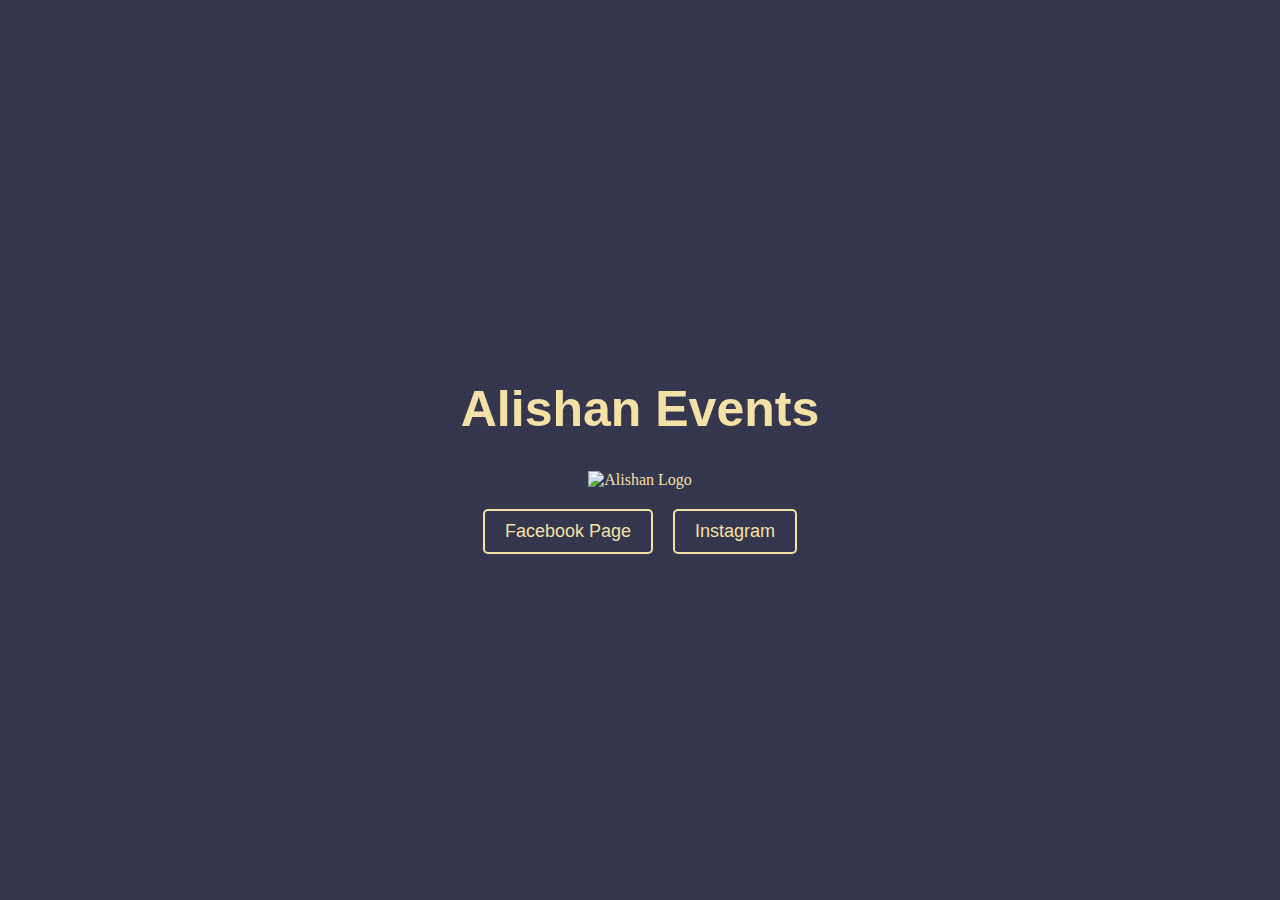
==== index.html @ b16e8495 "Content" ====
<!DOCTYPE html>
<html lang="en">
    <head>
        <meta charset="UTF-8">
        <meta name="viewport" content="width=device-width, initial-scale=1.0">
        <link rel="shortcut icon" type="image" href="Final Logo.png">
        <title>Services - Alishan Events</title>
        <link rel="stylesheet" href="style.css">
    </head>
    <body>
        <section class="content">
            <h1 id="main_header">Alishan Events</h1>
            <div class="canvas">
                <img src="Canvas-Logo.png" alt="Alishan Logo" class="center-image">
            </div>
            <div class="links">
                <a href="https://www.facebook.com/alishanevents.bd/" target="_blank" class="btn">Facebook Page</a>
                <a href="https://www.instagram.com/alishanevents.bd/" target="_blank" class="btn">Instagram</a>
            </div>
        </section>
    </body>
</html>
---- style.css ----
body {
    background-color: #34374D;
    color: #F4E1A6;
    margin: 0;
    padding: 0;
    display: flex;
    flex-direction: column;
    align-items: center;
    justify-content: center;
    height: 100vh;
}

.content h1 {
    font-size: 50px;
    text-align: center;
    font-weight: 600;
    font-family: 'Amarante', sans-serif;
}

.content h3 {
    font-size: 30px;
    text-align: center;
    font-weight: 600;
    font-family: 'Amarante', sans-serif;
}

.canvas {
    display: flex;
    justify-content: center;
    position: relative;
    margin-top: 20px;
}

.center-image {
    position: relative;
    z-index: 10;
    max-width: 100%;
    height: auto;
}

.links {
    display: flex;
    justify-content: center;
    gap: 20px; /* Space between buttons */
    margin-top: 20px;
}

.btn {
    text-decoration: none;
    padding: 10px 20px;
    font-size: 18px;
    color: #F4E1A6;
    background-color: transparent;
    border: 2px solid #F4E1A6;
    border-radius: 5px;
    font-family: 'Amarante', sans-serif;
    font-weight: 400;
    transition: 0.3s ease;
}

.btn:hover {
    background-color: #d2c08f;
    color: #34374D;
    font-weight: 600;
}
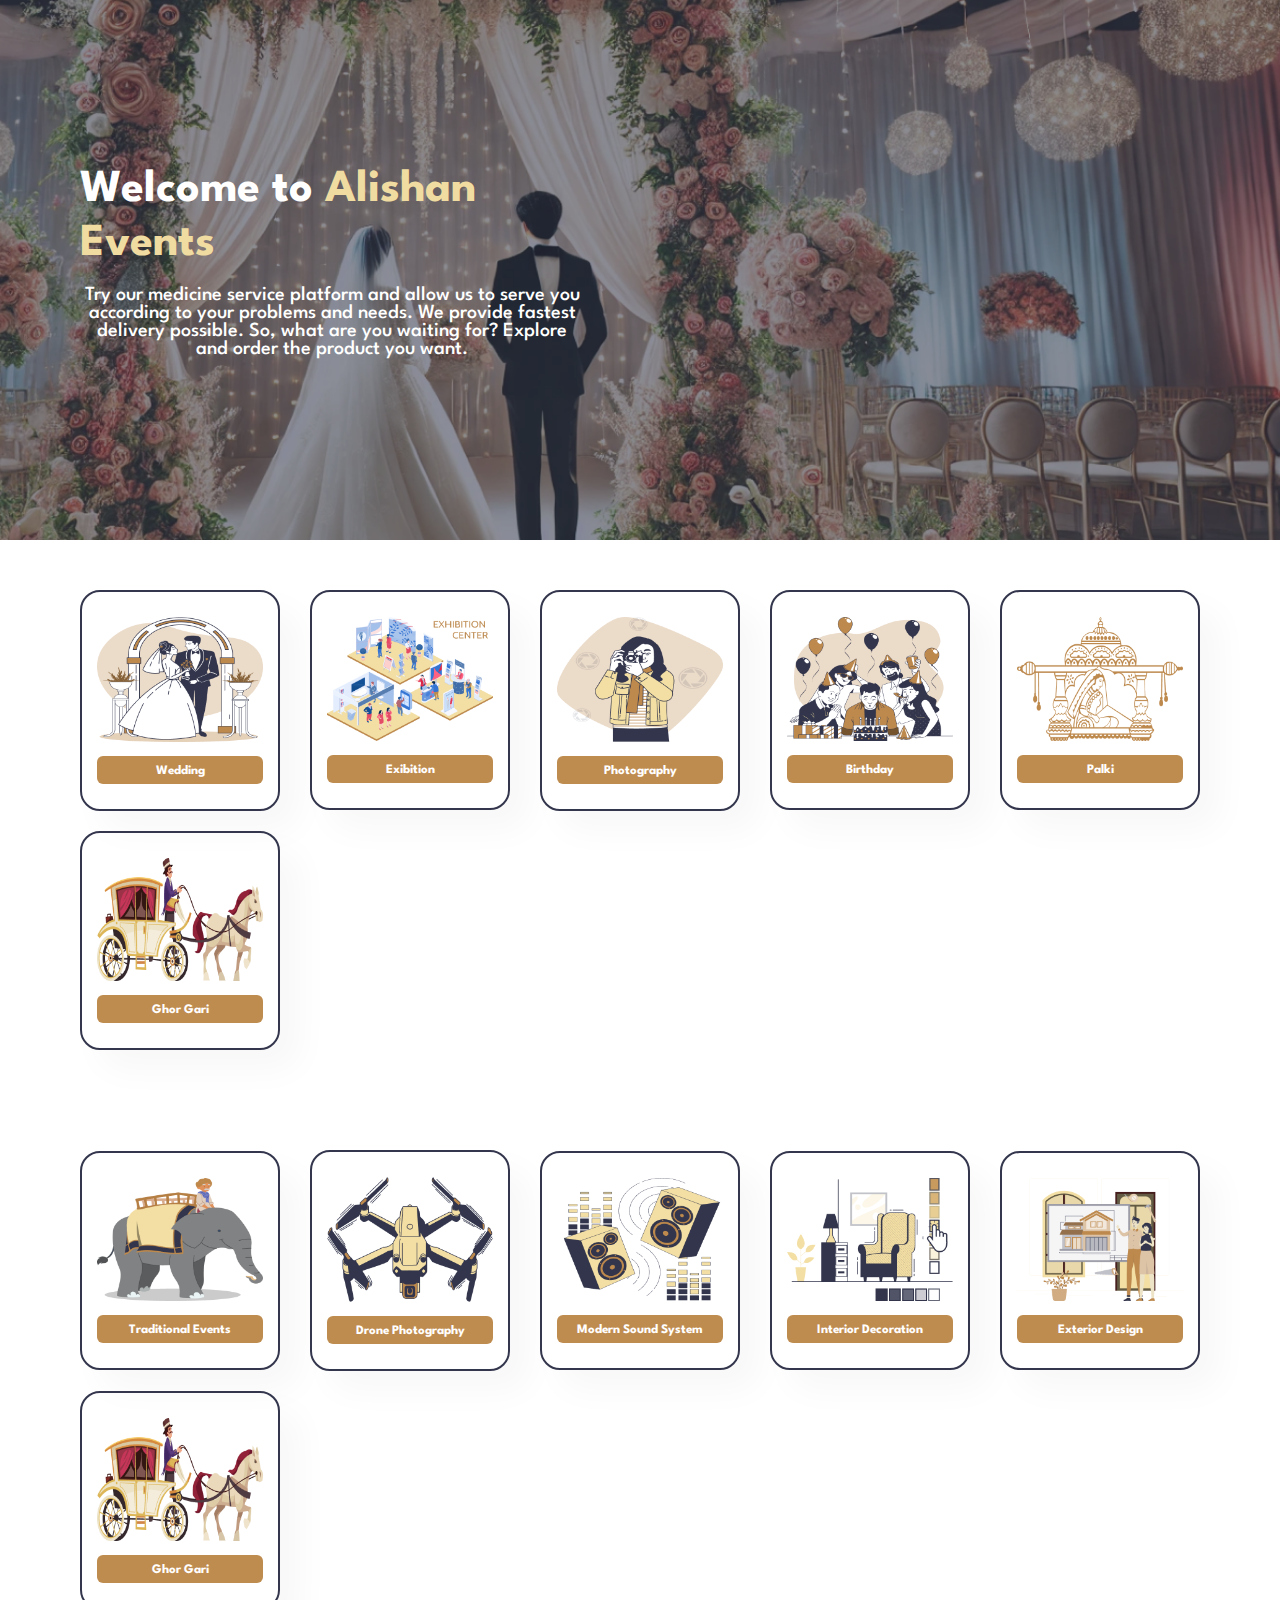
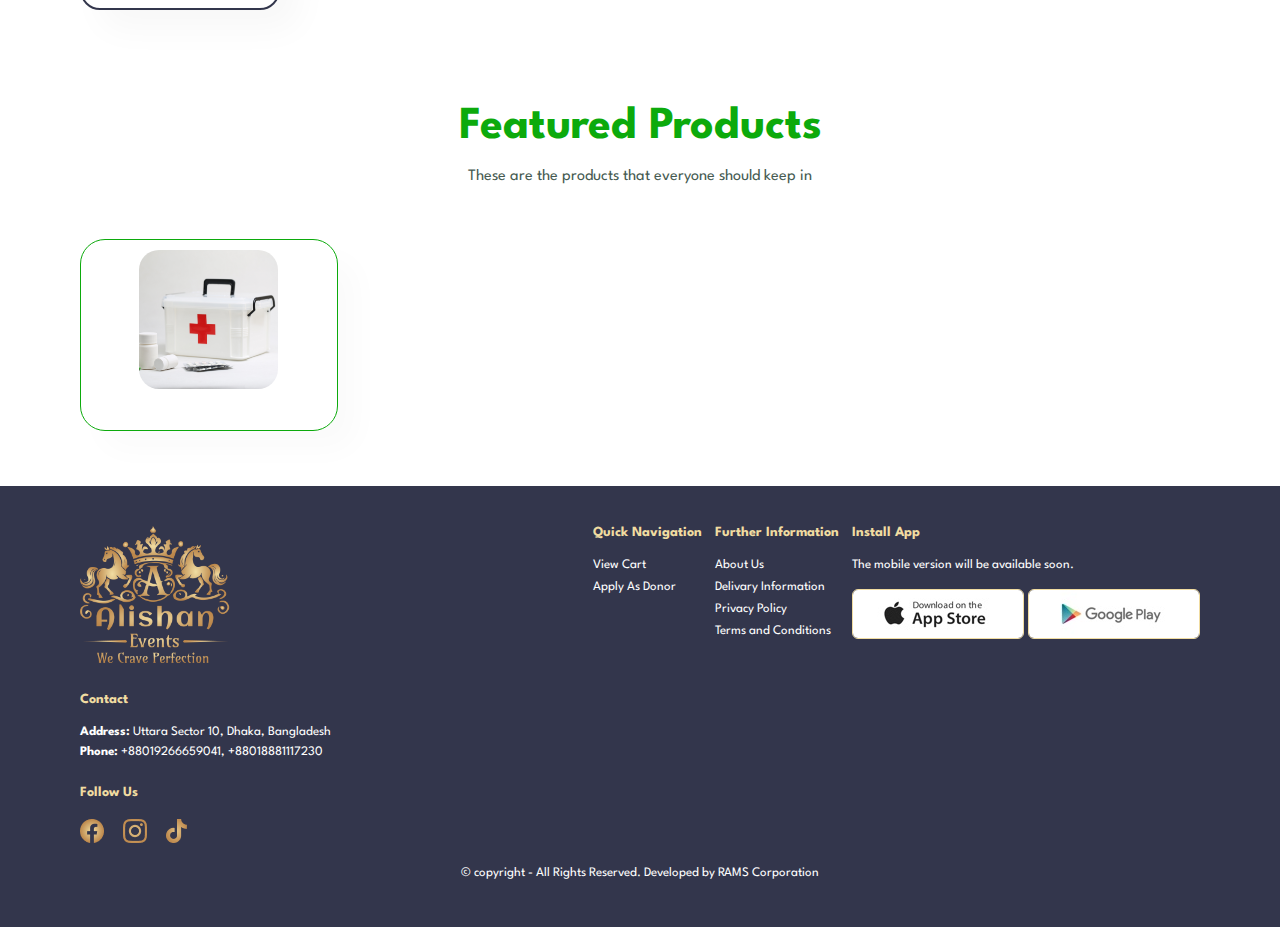
==== commit 13b1bdbc: "Content" ====
--- a/index.html
+++ b/index.html
@@ -1,22 +1,177 @@
-<!DOCTYPE html>
-<html lang="en">
-    <head>
-        <meta charset="UTF-8">
-        <meta name="viewport" content="width=device-width, initial-scale=1.0">
-        <link rel="shortcut icon" type="image" href="Final Logo.png">
-        <title>Services - Alishan Events</title>
-        <link rel="stylesheet" href="style.css">
-    </head>
-    <body>
-        <section class="content">
-            <h1 id="main_header">Alishan Events</h1>
-            <div class="canvas">
-                <img src="Canvas-Logo.png" alt="Alishan Logo" class="center-image">
-            </div>
-            <div class="links">
-                <a href="https://www.facebook.com/alishanevents.bd/" target="_blank" class="btn">Facebook Page</a>
-                <a href="https://www.instagram.com/alishanevents.bd/" target="_blank" class="btn">Instagram</a>
-            </div>
-        </section>
-    </body>
-</html>
+<!DOCTYPE html>
+<html lang="en">
+
+    <head>
+        <meta charset="UTF-8">
+        <meta http-equiv="X-UA-Compatible" content="IE=edge">
+        <meta name="viewport" content="width=device-width, initial-scale=1.0">
+        <link rel="shortcut icon" type="image" href="img/short_logo.png">
+        <title>Home</title>
+        <link rel="stylesheet" href="https://cdnjs.cloudflare.com/ajax/libs/font-awesome/6.6.0/css/all.min.css">
+        <link rel="stylesheet" href="style.css?">
+    </head>
+
+    <body>
+
+        </section>
+
+        <section id="hero">
+
+            <div id="inter_section">
+                
+                <h2>Welcome to <span id="alishan">Alishan Events</span></h2>
+                <p>Try our medicine service platform and allow us to serve you according to your problems and needs.
+                    We provide fastest delivery possible. So, what are you waiting for? Explore and order the product you want. </p>
+                <!-- <button><a href="">Shop now</a></button> -->
+
+            </div>
+
+        </section>
+
+        <section id="feature" class="section-p1">
+
+            <!-- <h2>Alishan Services</h2>
+            <p>Our finest services for beloved customers</p> -->
+                <div class="fe-box">
+                    <img src="img/features/f1.png" alt="fast delivary">
+                    <h6>Wedding</h6>
+                </div>
+                <div class="fe-box">
+                    <img src="img/features/f2.png" alt="online order">
+                    <h6>Exibition</h6>
+                </div>
+                <div class="fe-box">
+                    <img src="img/features/f3.png" alt="blood bank">
+                    <h6>Photography</h6>
+                </div>
+                <div class="fe-box">
+                    <img src="img/features/f4.png" alt="ambulance">
+                    <h6>Birthday</h6>
+                </div>
+                <div class="fe-box">
+                    <img src="img/features/f5.png" alt="telimedicine">
+                    <h6>Palki</h6>
+                </div>
+                <div class="fe-box">
+                    <img src="img/features/f6.png" alt="all-time-support">
+                    <h6>Ghor Gari</h6>
+                </div>
+        </section>
+
+        <section id="feature" class="section-p1">
+
+            <!-- <h2>Alishan Services</h2>
+            <p>Our finest services for beloved customers</p> -->
+                <div class="fe-box">
+                    <img src="img/features/f7.png" alt="fast delivary">
+                    <h6>Traditional Events</h6>
+                </div>
+                <div class="fe-box">
+                    <img src="img/features/f8.png" alt="online order">
+                    <h6>Drone Photography</h6>
+                </div>
+                <div class="fe-box">
+                    <img src="img/features/f9.png" alt="blood bank">
+                    <h6>Modern Sound System</h6>
+                </div>
+                <div class="fe-box">
+                    <img src="img/features/f10.png" alt="ambulance">
+                    <h6>Interior Decoration</h6>
+                </div>
+                <div class="fe-box">
+                    <img src="img/features/f11.png" alt="telimedicine">
+                    <h6>Exterior Design</h6>
+                </div>
+                <div class="fe-box">
+                    <img src="img/features/f6.png" alt="all-time-support">
+                    <h6>Ghor Gari</h6>
+                </div>
+        </section>
+
+        <section id="product1" class="section-p1">
+
+            <h2>Featured Products</h2>
+            <p>These are the products that everyone should keep in</p>
+
+            <div class="product-container">
+
+                        <div class="product">
+                        <img src="img/products/f1.png" alt="Product Image">
+                            
+                            <div class="description">
+                                <span></span>
+                                <h5></h5>
+                            </div>
+                            </a>
+                        </div>
+
+            </div>
+
+        </section>
+
+        <footer class="section-p1">
+            
+            <div class="col">
+
+                <img class="logo" src="img/short_logo.png" alt="">
+                <h4>Contact</h4>
+                <p><strong>Address: </strong>Uttara Sector 10, Dhaka, Bangladesh</p>
+                <p><strong>Phone: </strong>+88019266659041, +88018881117230</p>
+                <div class="follow">
+                    <h4>Follow Us</h4>
+                    <div class="icon">
+                        <!-- <i class="fas fa-square-facebook"></i>
+                        <i class="fas fa-instagram"></i>
+                        <i class="fas fa-youtube"></i> -->
+                        <a href=""><img src="img/logo/facebook.png" alt="facebook"></a>
+                        <a href=""><img src="img/logo/insta.png" alt="instagram"></a>
+                        <a href=""><img src="img/logo/tiktok.png" alt="tiktok"></a>
+                    </div>
+                </div>
+                
+            </div>
+
+            <div class="col">
+
+                <h4>Quick Navigation</h4>
+                <a href="cart.php">View Cart</a>
+                <a href="blood-bank.php">Apply As Donor</a>
+                
+            </div>
+
+            <div class="col">
+
+                <h4>Further Information</h4>
+                <a href="about.php">About Us</a>
+                <!-- <a href="legal-information.php">Contact Us</a> -->
+                <a href="legal-information.php">Delivary Information</a>
+                <a href="legal-information.php">Privacy Policy</a>
+                <a href="legal-information.php">Terms and Conditions</a>
+
+            </div>
+
+            <div class="col install">
+
+                <h4>Install App</h4>
+                <p>The mobile version will be available soon.</p>
+                <div class="row">
+
+                    <img src="img/pay/app.jpg" alt="">
+                    <img src="img/pay/play.jpg" alt="">
+                    
+                </div>
+
+            </div>
+
+            <div class="copyright">
+                <p>&copy copyright - All Rights Reserved. Developed by RAMS Corporation</p>
+            </div>
+
+        </footer>
+
+        <div id="notification"></div>
+
+        <script src="script.js"></script>
+    </body>
+
+</html>--- a/style.css
+++ b/style.css
@@ -1,65 +1,694 @@
-body {
-    background-color: #34374D;
-    color: #F4E1A6;
-    margin: 0;
-    padding: 0;
-    display: flex;
-    flex-direction: column;
-    align-items: center;
-    justify-content: center;
-    height: 100vh;
-}
-
-.content h1 {
-    font-size: 50px;
-    text-align: center;
-    font-weight: 600;
-    font-family: 'Amarante', sans-serif;
-}
-
-.content h3 {
-    font-size: 30px;
-    text-align: center;
-    font-weight: 600;
-    font-family: 'Amarante', sans-serif;
-}
-
-.canvas {
-    display: flex;
-    justify-content: center;
-    position: relative;
-    margin-top: 20px;
-}
-
-.center-image {
-    position: relative;
-    z-index: 10;
-    max-width: 100%;
-    height: auto;
-}
-
-.links {
-    display: flex;
-    justify-content: center;
-    gap: 20px; /* Space between buttons */
-    margin-top: 20px;
-}
-
-.btn {
-    text-decoration: none;
-    padding: 10px 20px;
-    font-size: 18px;
-    color: #F4E1A6;
-    background-color: transparent;
-    border: 2px solid #F4E1A6;
-    border-radius: 5px;
-    font-family: 'Amarante', sans-serif;
-    font-weight: 400;
-    transition: 0.3s ease;
-}
-
-.btn:hover {
-    background-color: #d2c08f;
-    color: #34374D;
-    font-weight: 600;
-}
+@import url("https://fonts.googleapis.com/css2?family=Spartan:wght@100;200;300;400;500;600;700;800;900&display=swap");
+* {
+  margin: 0;
+  padding: 0;
+  box-sizing: border-box;
+  font-family: "Spartan", sans-serif;
+}
+
+html {
+  scroll-behavior: smooth;
+}
+
+/* Global Styles */
+
+h1 {
+  font-size: 50px;
+  line-height: 64px;
+  color: #222;
+}
+
+h2 {
+  font-size: 46px;
+  line-height: 54px;
+  color: #222;
+}
+
+h4 {
+  font-size: 20px;
+  color: #222;
+}
+
+h6 {
+  font-weight: 700;
+  font-size: 12px;
+}
+
+p {
+  font-size: 16px;
+  color: #465b52;
+  margin: 15px 0 20px 0;
+}
+
+#inter_section {
+  max-width: 45%;
+}
+
+#inter_section h2,
+#inter_section p{
+  color: white;
+}
+
+#intro{
+  color: white;
+}
+
+#inter_section button a{
+  text-decoration: none;
+  color: #fff;
+}
+
+.section-p1 {
+  padding: 40px 80px;
+}
+
+.section-m1 {
+  margin: 40px 0;
+}
+
+button.normal{
+  font-size: 14px;
+  font-weight: 600;
+  padding: 15px 30px;
+  color: white;
+  background-color: #0caa0c;
+  border-radius: 4px;
+  cursor: pointer;
+  border: none;
+  outline: none;
+  transition: 0.1s ease;
+}
+
+button.normal:hover{
+  color: #000;
+  background-color: #FF8080;
+}
+
+button.small-banner-button{
+  font-size: 14px;
+  font-weight: 600;
+  padding: 11px 18px;
+  color: white;
+  background-color: transparent;
+  /* border-radius: 4px; */
+  cursor: pointer;
+  border: 1px solid white;
+  outline: none;
+  transition: 0.1s ease;
+}
+
+button.small-banner-button a{
+  text-decoration: none;
+  color: white;
+}
+
+button.small-banner-button:hover{
+  color: white;
+  background-color: #FF8080;
+  border: 1px solid #FF8080;
+}
+
+body {
+  width: 100%;
+  text-decoration: none;
+}
+
+/* header part */
+#header {
+  display: flex;
+  align-items: center;
+  justify-content: space-between;
+  /* padding: top right bottom left; */
+  padding: 20px 80px;
+  background: #33364C;
+  /* box-shadow: x, y, radius, rgba; */
+  box-shadow: 0 5px 15px rgba(0, 0, 0, 0.06);
+  z-index: 999;
+  position: sticky;
+  top: 0;
+  left: 0;
+}
+
+#navbar {
+  display: flex;
+  align-items: center;
+  justify-content: center;
+}
+
+#navbar li{
+  list-style: none;
+  padding: 0 20px;
+  position: relative;
+}
+
+#navbar li a{
+  text-decoration: none;
+  font-size: 16px;
+  font-weight: 600;
+  color: #F0DCA1;
+  transition: 0.3s ease;
+}
+
+#navbar li a:hover,
+#navbar li a.active {
+  color: #BF8C50;
+}
+
+#navbar li a.active::after,
+#navbar li a:hover::after{
+  content: "";
+  width: 30%;
+  height: 2px;
+  background: #BF8C50;
+  position: absolute;
+  bottom: -4px;
+  left: 20px;
+}
+
+#mobile {
+  display: none;
+  align-items: center;
+}
+
+#mobile a{
+  text-decoration: none;
+  color: #0caa0c;
+}
+
+#close{
+  display: none;
+}
+
+/* front banner */
+
+#medi{
+  color: #0caa0c; 
+}
+
+#care {
+  color: #FF8080;
+}
+
+#hero {
+  background-image: url(img/hero4.png);
+  height: 60vh;
+  width: 100%;
+  background-size: cover;
+  background-position: top 25% right 0;
+  padding: 0 80px;
+  display: flex;
+  flex-direction: column;
+  align-items: flex-start;
+  justify-content: center;
+}
+
+#inter_section p {
+  text-align: center;
+  font-size: 20px;
+  color: white;
+  font-weight: 500;
+  letter-spacing: 2%;
+}
+
+#hero button{
+  background-image: url("img/button.png");
+  background-color: transparent;
+  color: white;
+  border: 0;
+  padding: 14px 80px 14px 65px;
+  background-repeat: no-repeat;
+  cursor: pointer;
+  font-weight: 700;
+  font-size: 16px;
+}
+
+#feature{
+  display: flex;
+  align-items: center;
+  justify-content: space-between;
+  flex-wrap: wrap;
+}
+
+#services{
+  background-color: white;
+  height: 50vh;
+}
+
+#services h2{
+  color: #BF8C50;
+}
+
+#services p{
+  text-align: center;
+  color: #33364C;
+  font-weight: 500;
+}
+
+.category{
+  text-decoration: none;
+}
+
+#feature .fe-box{
+  width: 200px;
+  text-align: center;
+  padding: 25px 15px;
+  box-shadow: 20px 20px 34px rgba(0, 0, 0, 0.03);
+  border: 2px solid #33364C;
+  border-radius: 20px;
+  margin: 10px 0;
+}
+
+#feature .fe-box:hover{
+  box-shadow: 10px 10px 54px rgba(70, 62, 221, 0.1);
+}
+
+#feature .fe-box img{
+  width: 100%;
+  margin-bottom: 10px;
+}
+
+#feature .fe-box h6{
+  padding: 9px 8px 6px 8px;
+  font-size: 13px;
+  line-height: 1;
+  border-radius: 6px;
+  color: white;
+  background-color: #BF8C50;
+}
+
+#feature .fe-box h6 a{
+  text-decoration: none;
+  color: white;
+}
+
+#feature .fe-box:nth-child(2) h6{
+  background-color: #BF8C50;
+}
+
+#feature .fe-box:nth-child(3) h6{
+  background-color: #BF8C50;
+}
+
+#feature .fe-box:nth-child(4) h6{
+  background-color: #BF8C50;
+}
+
+#feature .fe-box:nth-child(5) h6{
+  background-color: #BF8C50;
+}
+
+#feature .fe-box:nth-child(2) h6{
+  background-color: #BF8C50;
+}
+
+/* Featured Products section */
+
+#product1{
+  text-align: center;
+}
+
+#product1 h2{
+  color: #0caa0c;
+}
+
+#product1 .product-container{
+  display: flex;
+  justify-content: space-between;
+  padding-top: 20px;
+  flex-wrap: wrap;
+}
+
+#product1 .product{
+  width: 23%;
+  min-width: 250px;
+  padding: 10px 12px;
+  border: 1px solid #0caa0c;
+  border-radius: 25px;
+  cursor: pointer;
+  box-shadow: 20px 20px 30px rgba(0, 0, 0, 0.02);
+  margin: 15px 0;
+  transition: 0.2s ease;
+  position: relative;
+}
+
+#product1 .product:hover{
+  box-shadow: 20px 20px 30px rgba(0, 0, 0, 0.06);
+}
+
+#product1 .product img{
+  width: 60%;
+  border-radius: 20px;
+}
+
+#product1 .product .description{
+  text-align: start;
+  padding: 10px 0;
+}
+
+#product1 .product .description span{
+  color: #606063;
+  font-size: 12px;
+}
+
+#product1 .product .description h5{
+  padding-top: 7px;
+  color: #0caa0c;
+  font-size: 14px;
+}
+
+#product1 .product .description h4{
+  padding-top: 7px;
+  font-size: 15px;
+  font-weight: 700;
+}
+
+#product1 .product .description .taka{
+  color: #000;
+  font-weight: 600;
+  font-size: 22px;
+}
+
+#product1 .product a i{
+  width: 40px;
+  height: 40px;
+  line-height: 40px;
+  border-radius: 50px;
+  background-color: #ffd8d9;
+  font-weight: 500;
+  color: #FF8080;
+  border: 1px solid #FF8080;
+  position: absolute;
+  bottom: 20px;
+  right: 10px;
+}
+
+#banner{
+  display: flex;
+  flex-direction: column;
+  justify-content: center;
+  align-items: center;
+  text-align: center;
+  background-image: url("img/banner/b2.png");
+  width: 100%;
+  height: 40vh;
+  background-size: cover;
+  background-position: center;
+  border: 2px solid #0caa0c;
+}
+
+#banner h5{
+  font-size: 16px;
+  padding: 10px 0;
+}
+
+#banner h3{
+  font-size: 30px;
+  padding: 10px 0;
+}
+
+#banner h6{
+  width: 50%;
+  font-size: 16px;
+  padding: 10px 0;
+}
+
+/* Sub banner section */
+
+#sm-banner{
+  display: flex;
+  justify-content: space-between;
+  flex-wrap: wrap;
+  align-items: center;
+  
+}
+
+#sm-banner .banner-box{
+  display: flex;
+  flex-direction: column;
+  justify-content: center;
+  align-items: flex-start;
+  /* text-align: center; */
+  background-image: url("img/banner/b17.png");
+  border-radius: 25px;
+  min-width: 800px;
+  height: 40vh;
+  background-size: cover;
+  background-position: center;
+  /* border: 2px solid #0caa0c; */
+  padding: 30px;
+}
+
+#sm-banner .banner-box-2{
+  background-image: url("img/banner/b10.png");
+}
+
+#sm-banner .banner-box-2 button a{
+  text-decoration: none;
+}
+
+#sm-banner h4{
+  color: white;
+  font-size: 20px;
+  font-weight: 300;
+}
+
+#sm-banner h2{
+  color: white;
+  font-size: 28px;
+  font-weight: 800;
+}
+
+#sm-banner span{
+  color: white;
+  font-size: 18px;
+  font-weight: 500;
+  padding-bottom: 15px;
+}
+
+#sm-banner .banner-box button{
+  border-radius: 10px;
+}
+
+#sm-banner .banner-box:hover button{
+  color: white;
+  background-color: #FF8080;
+  border: 1px solid #FF8080;
+}
+
+
+
+#sm-banner .banner-box-2 h4{
+  color: #000;
+}
+
+#sm-banner .banner-box-2 h2{
+  color: #D93D1A;
+}
+
+#sm-banner .banner-box-2 span{
+  color: black;
+}
+
+#sm-banner .banner-box-2 .small-banner-button{
+  border: 1px solid #D93D1A;
+  /* color: #D93D1A; */
+  color: #ffff;
+  border-radius: 10px;
+}
+
+#sm-banner .banner-box-2 .small-banner-button a{
+  color: #D93D1A;
+}
+
+#sm-banner .banner-box2:hover button{
+  color: white;
+  background-color: #FF8080;
+  border: 1px solid #FF8080;
+}
+
+/* footer of home page */
+
+footer{
+  display: flex;
+  flex-wrap:wrap;
+  justify-content: space-between;
+  background-color: #33364C;
+}
+
+footer .col{
+  display: flex;
+  align-items: flex-start;
+  flex-direction: column;
+  margin-bottom: 20px;
+  color: white;
+}
+
+footer .logo{
+  width: 30%;
+  margin-bottom: 30px;
+}
+
+#alishan{
+  color: #F0DCA1;
+}
+
+footer h4{
+  color:#F0DCA1;
+  font-size: 14px;
+  padding-bottom: 20px;
+}
+
+footer p{
+  font-size: 13px;
+  margin: 0 0 8px 0;
+  color: white;
+}
+
+footer a{
+  font-size: 13px;
+  text-decoration: none;
+  color: white;
+  margin-bottom: 10px;
+}
+
+footer .follow{
+  margin-top: 20px;
+}
+
+footer .follow i{
+  font-size: 24px;
+  color: #465b52;
+  padding-right: 4px;
+  cursor: pointer;
+}
+
+footer .follow .icon img{
+  margin-right: 15px;
+}
+
+footer .follow .icon img:hover{
+  cursor: pointer;
+}
+
+footer .install .row img{
+  border: 1px solid #F0DCA1;
+  border-radius: 6px;
+}
+
+footer .install img{
+  margin: 10px 0 15px 0;
+}
+
+footer .follow i:hover,
+footer a:hover {
+  color: #BF8C50;
+}
+
+footer .copyright{
+  width: 100%;
+  text-align: center;
+}
+
+@media (max-width:1024px) {
+
+  .section-p1 {
+    padding: 40px 40px;
+  }
+
+  #intro{
+    text-align: left;
+  }
+
+  #hero {
+    height: 70vh;
+    padding: 0 80px;
+    background-position: top 30% right 30%;
+  }
+
+  #feature{
+    justify-content: center;
+  }
+
+  #feature .fe-box{
+    margin: 15px 16px;
+  }
+
+  #product1 .product-container {
+    justify-content: center;
+  }
+
+  #product1 .product{
+    margin: 45px;
+  }
+
+  #sm-banner .banner-box{
+    min-width: 100%;
+    height: 30vh;
+    margin-bottom: 10px;
+  }
+
+}
+
+@media (max-width: 768px) {
+
+  #intro{
+    text-align: left;
+  }
+  
+}
+
+@media (max-width: 477px) {
+
+  .section-p1{
+    padding: 20px;
+  }
+
+  #header{
+    padding: 10px 30px;
+  }
+
+  #header .logo{
+    width: 40%;
+  }
+
+  h2{
+    font-size: 30px;
+  }
+
+  #hero p{
+    font-size: 15px;
+    width: 200%;
+  }
+
+  #hero{
+    padding: 0 20px;
+    background-position: 55%;
+  }
+
+  #hero button{
+    width: 170%;
+  }
+
+  #feature{
+    justify-content: space-between;
+  }
+
+  #feature .fe-box{
+    width: 155px;
+    margin: 0 0 15px 0;
+  }
+
+  #product1 .product{
+    width: 100%;
+  }
+
+  #sm-banner .banner-box {
+    height: 55vh;
+  }
+
+  footer .copyright{
+    text-align: start;
+  }
+
+}
+
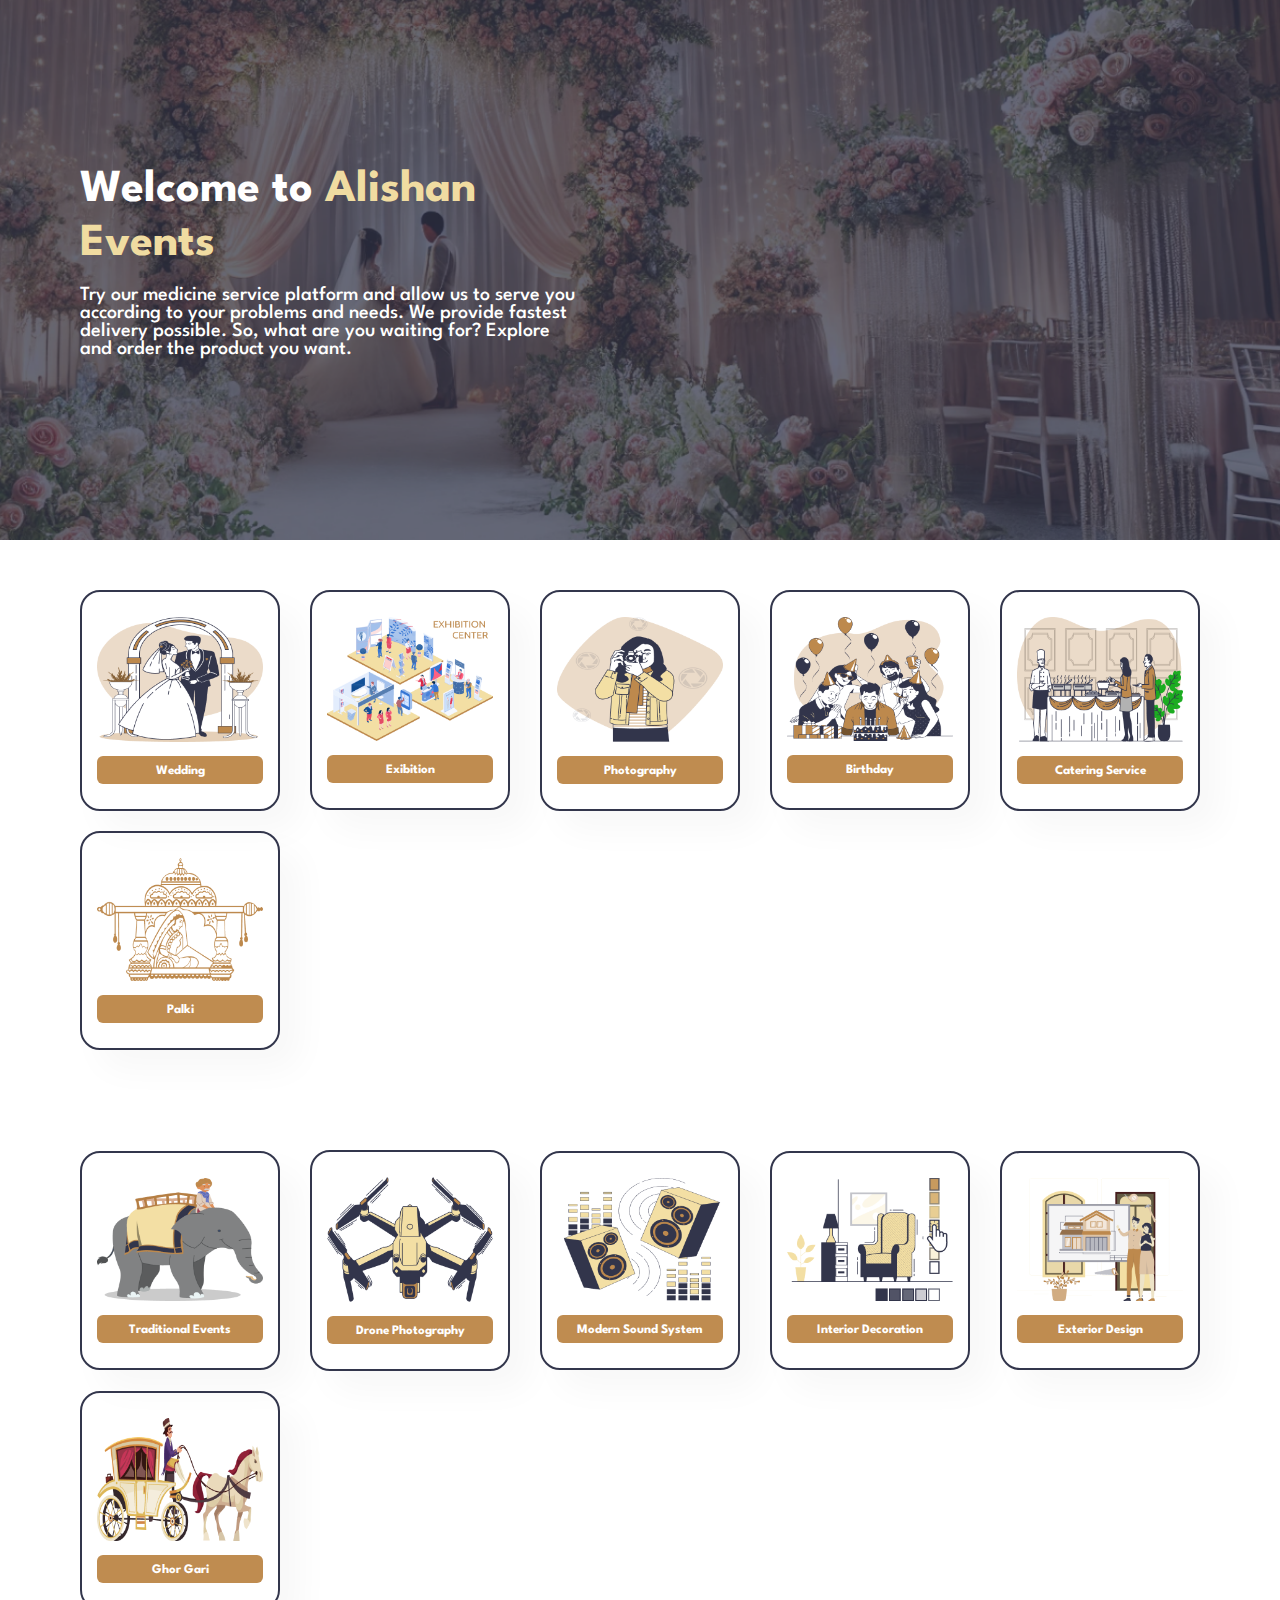
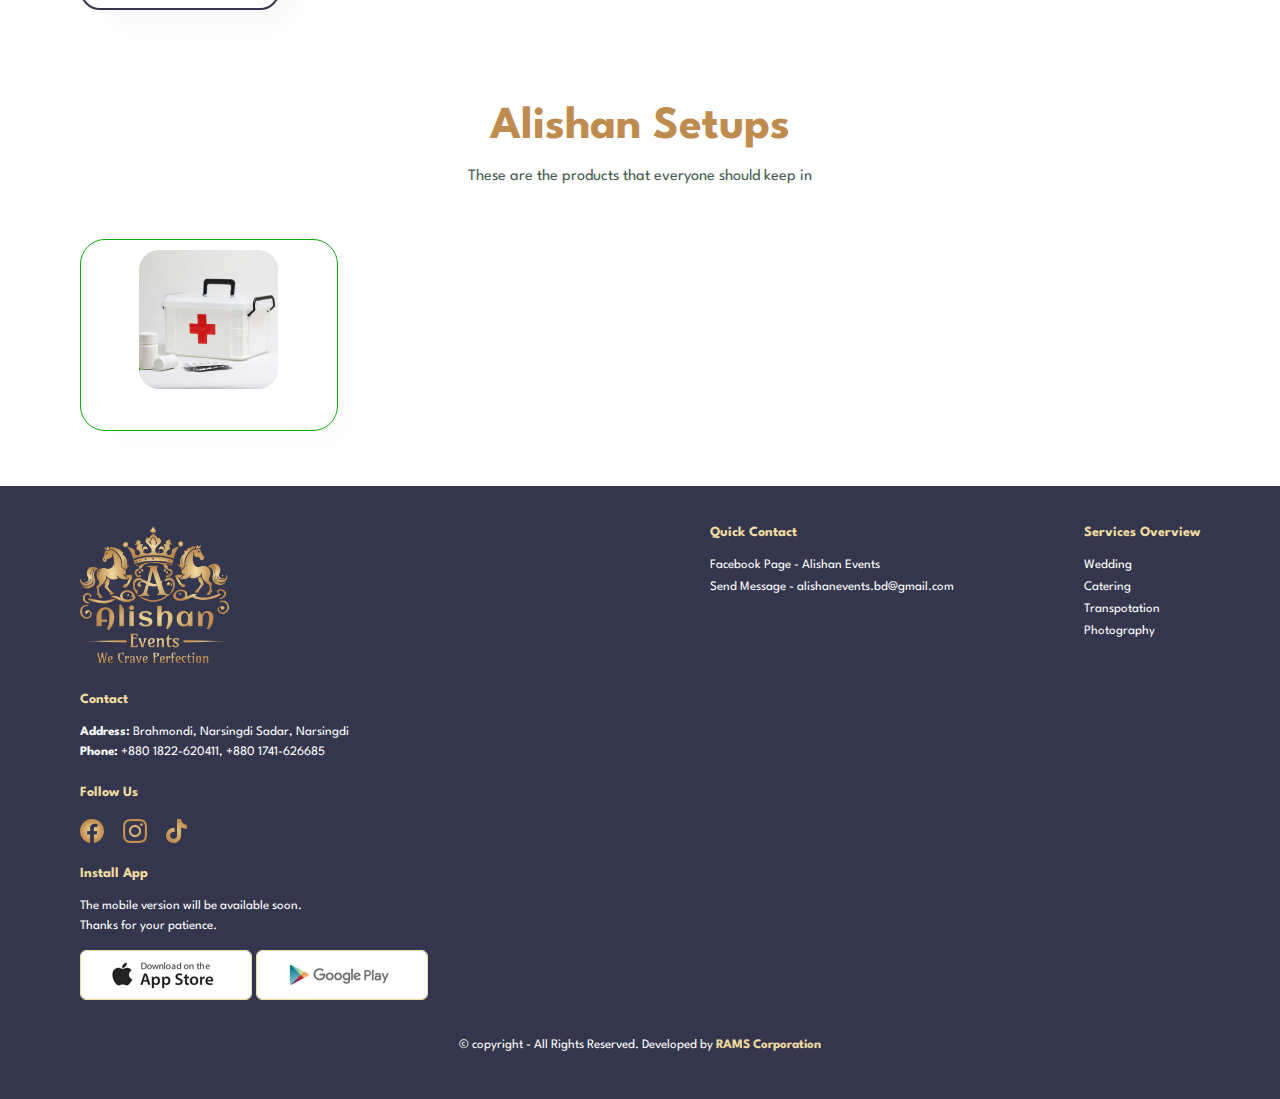
==== commit 48063c5d: "Alishan Events" ====
--- a/index.html
+++ b/index.html
@@ -6,7 +6,7 @@
         <meta http-equiv="X-UA-Compatible" content="IE=edge">
         <meta name="viewport" content="width=device-width, initial-scale=1.0">
         <link rel="shortcut icon" type="image" href="img/short_logo.png">
-        <title>Home</title>
+        <title>Services - Alishan Events</title>
         <link rel="stylesheet" href="https://cdnjs.cloudflare.com/ajax/libs/font-awesome/6.6.0/css/all.min.css">
         <link rel="stylesheet" href="style.css?">
     </head>
@@ -49,12 +49,12 @@
                     <h6>Birthday</h6>
                 </div>
                 <div class="fe-box">
+                    <img src="img/features/f12.png" alt="all-time-support">
+                    <h6>Catering Service</h6>
+                </div>
+                <div class="fe-box">
                     <img src="img/features/f5.png" alt="telimedicine">
                     <h6>Palki</h6>
-                </div>
-                <div class="fe-box">
-                    <img src="img/features/f6.png" alt="all-time-support">
-                    <h6>Ghor Gari</h6>
                 </div>
         </section>
 
@@ -90,7 +90,7 @@
 
         <section id="product1" class="section-p1">
 
-            <h2>Featured Products</h2>
+            <h2 style="color: #BF8C50;">Alishan Setups</h2>
             <p>These are the products that everyone should keep in</p>
 
             <div class="product-container">
@@ -115,15 +115,15 @@
 
                 <img class="logo" src="img/short_logo.png" alt="">
                 <h4>Contact</h4>
-                <p><strong>Address: </strong>Uttara Sector 10, Dhaka, Bangladesh</p>
-                <p><strong>Phone: </strong>+88019266659041, +88018881117230</p>
+                <p><strong>Address: </strong>Brahmondi, Narsingdi Sadar, Narsingdi</p>
+                <p><strong>Phone: </strong>+880 1822-620411, +880 1741-626685</p>
                 <div class="follow">
                     <h4>Follow Us</h4>
                     <div class="icon">
                         <!-- <i class="fas fa-square-facebook"></i>
                         <i class="fas fa-instagram"></i>
                         <i class="fas fa-youtube"></i> -->
-                        <a href=""><img src="img/logo/facebook.png" alt="facebook"></a>
+                        <a href="https://www.facebook.com/alishanevents.bd" target="_blank"><img src="img/logo/facebook.png" alt="facebook"></a>
                         <a href=""><img src="img/logo/insta.png" alt="instagram"></a>
                         <a href=""><img src="img/logo/tiktok.png" alt="tiktok"></a>
                     </div>
@@ -133,20 +133,20 @@
 
             <div class="col">
 
-                <h4>Quick Navigation</h4>
-                <a href="cart.php">View Cart</a>
-                <a href="blood-bank.php">Apply As Donor</a>
+                <h4>Quick Contact</h4>
+                <a href="https://www.facebook.com/alishanevents.bd" target="_blank">Facebook Page - Alishan Events</a>
+                <a href="contact.html">Send Message - alishanevents.bd@gmail.com</a>
                 
             </div>
 
             <div class="col">
 
-                <h4>Further Information</h4>
-                <a href="about.php">About Us</a>
+                <h4>Services Overview</h4>
+                <a href="#">Wedding</a>
                 <!-- <a href="legal-information.php">Contact Us</a> -->
-                <a href="legal-information.php">Delivary Information</a>
-                <a href="legal-information.php">Privacy Policy</a>
-                <a href="legal-information.php">Terms and Conditions</a>
+                <a href="#">Catering</a>
+                <a href="#">Transpotation</a>
+                <a href="#">Photography</a>
 
             </div>
 
@@ -154,6 +154,7 @@
 
                 <h4>Install App</h4>
                 <p>The mobile version will be available soon.</p>
+                <p>Thanks for your patience.</p>
                 <div class="row">
 
                     <img src="img/pay/app.jpg" alt="">
@@ -164,7 +165,7 @@
             </div>
 
             <div class="copyright">
-                <p>&copy copyright - All Rights Reserved. Developed by RAMS Corporation</p>
+                <p>&copy copyright - All Rights Reserved. Developed by <strong><span style="color: #F0DCA1;">RAMS Corporation</span></strong></p>
             </div>
 
         </footer>
--- a/style.css
+++ b/style.css
@@ -203,7 +203,7 @@
 }
 
 #inter_section p {
-  text-align: center;
+  text-align: left;
   font-size: 20px;
   color: white;
   font-weight: 500;
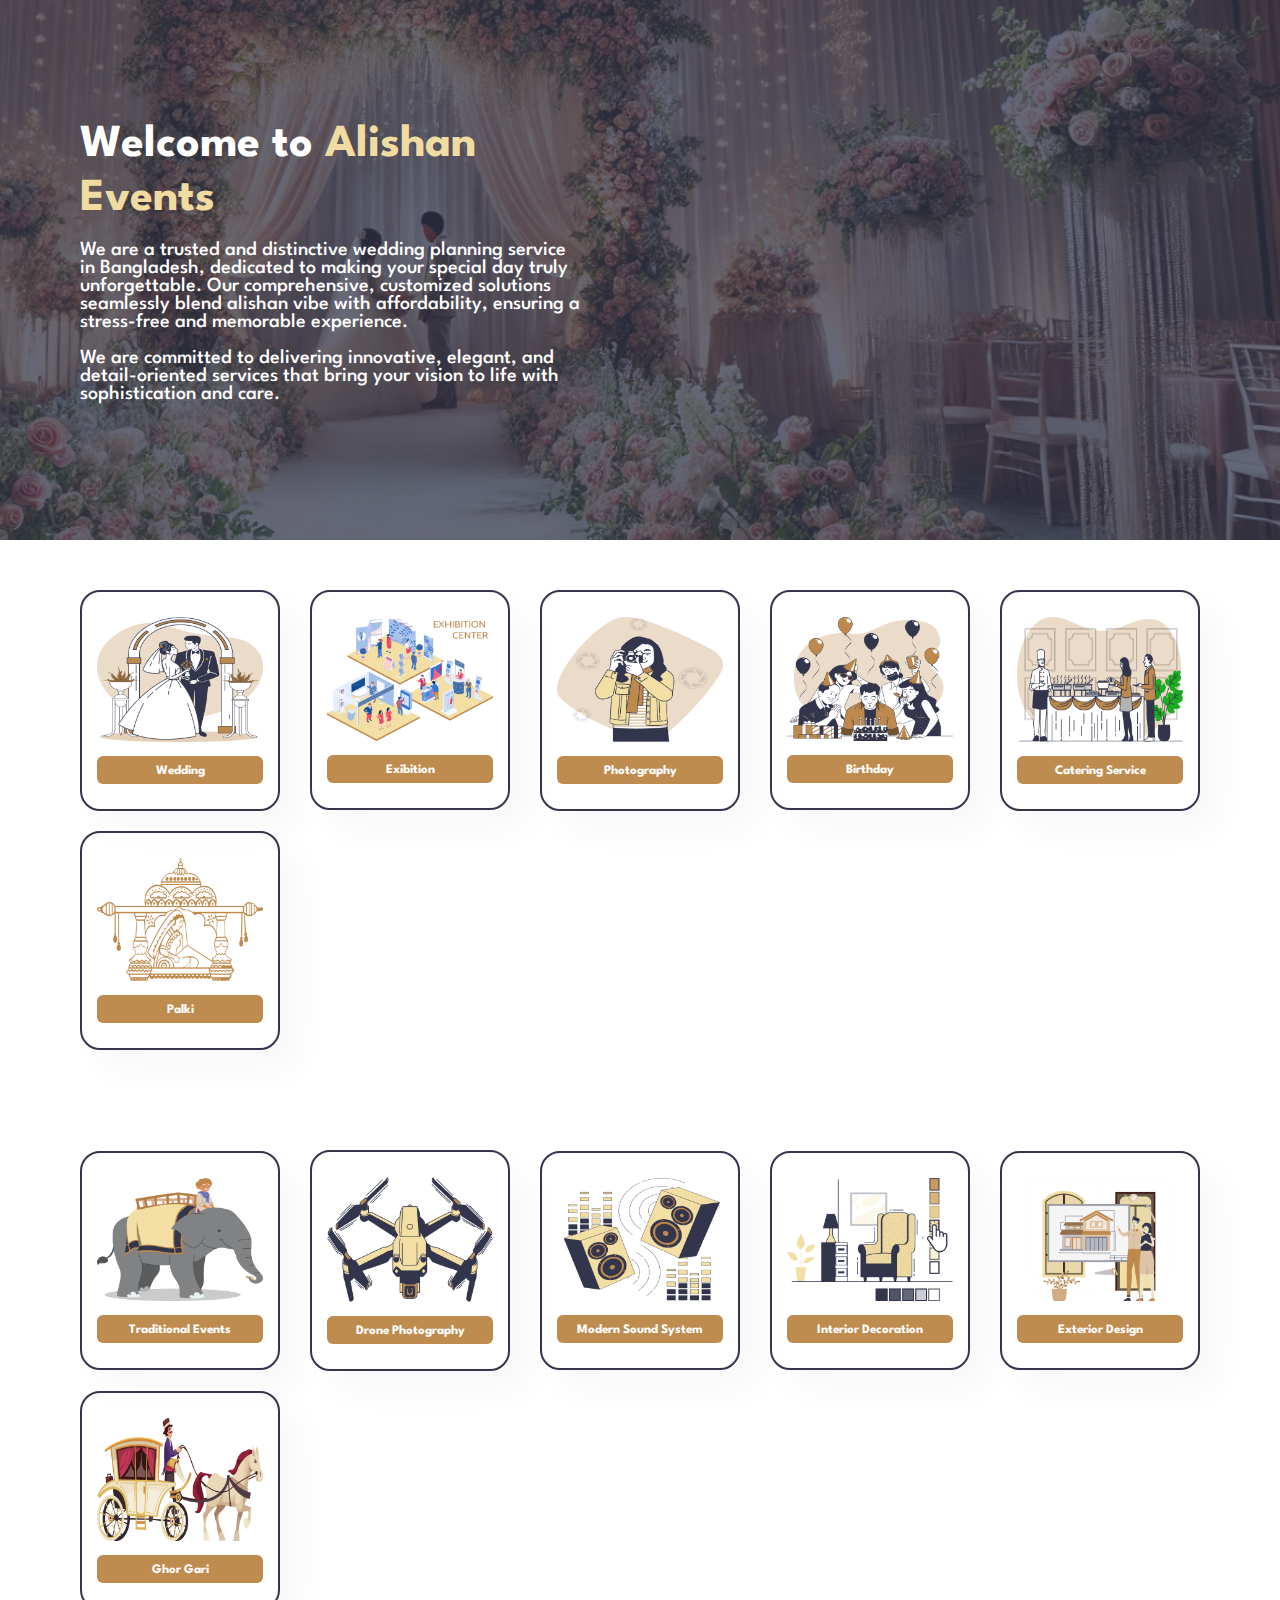
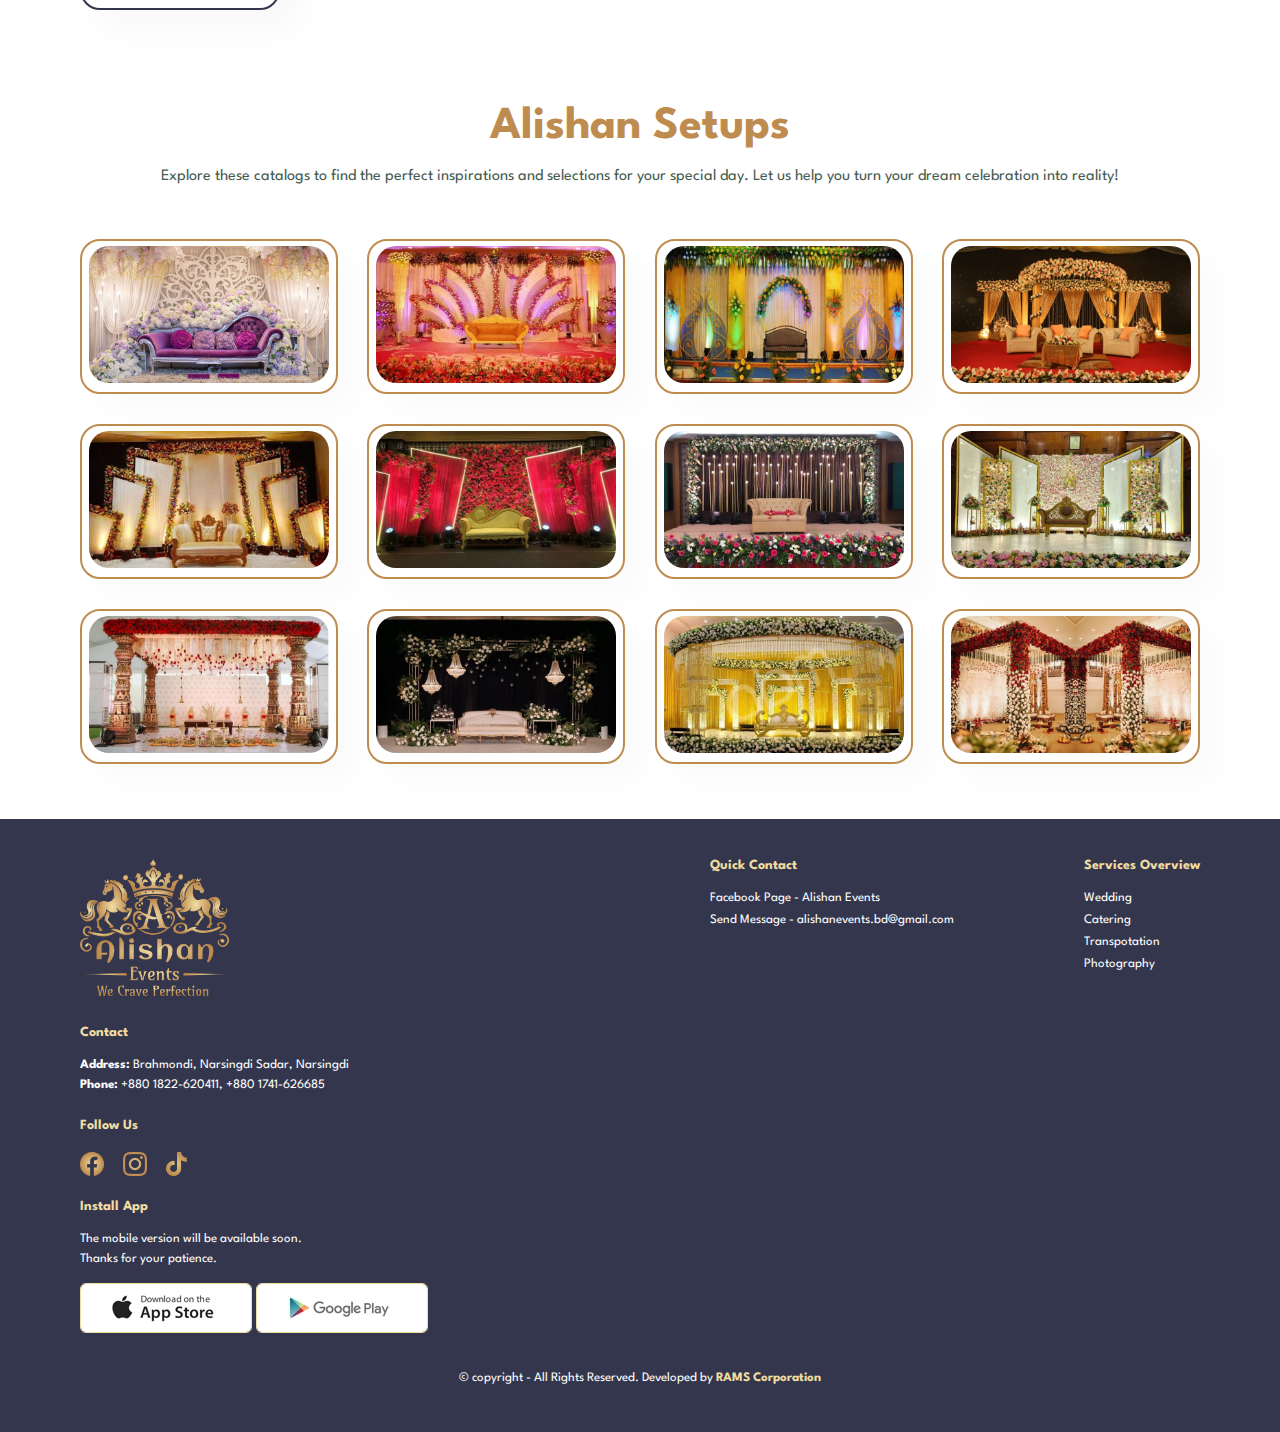
==== commit f3ca856f: "Content" ====
--- a/index.html
+++ b/index.html
@@ -20,8 +20,8 @@
             <div id="inter_section">
                 
                 <h2>Welcome to <span id="alishan">Alishan Events</span></h2>
-                <p>Try our medicine service platform and allow us to serve you according to your problems and needs.
-                    We provide fastest delivery possible. So, what are you waiting for? Explore and order the product you want. </p>
+                <p>We are a trusted and distinctive wedding planning service in Bangladesh, dedicated to making your special day truly unforgettable. Our comprehensive, customized solutions seamlessly blend alishan vibe with affordability, ensuring a stress-free and memorable experience. <br><br>
+                    We are committed to delivering innovative, elegant, and detail-oriented services that bring your vision to life with sophistication and care. </p>
                 <!-- <button><a href="">Shop now</a></button> -->
 
             </div>
@@ -91,19 +91,57 @@
         <section id="product1" class="section-p1">
 
             <h2 style="color: #BF8C50;">Alishan Setups</h2>
-            <p>These are the products that everyone should keep in</p>
+            <p>Explore these catalogs to find the perfect inspirations and selections for your special day. Let us help you turn your dream celebration into reality!</p>
 
             <div class="product-container">
 
-                        <div class="product">
-                        <img src="img/products/f1.png" alt="Product Image">
-                            
-                            <div class="description">
-                                <span></span>
-                                <h5></h5>
-                            </div>
-                            </a>
-                        </div>
+                <div class="product">
+                    <img src="img/products/dec14.png" alt="Product Image">
+                </div>
+
+                <div class="product">
+                    <img src="img/products/dec10.jpg" alt="Product Image">
+                </div>
+
+                <div class="product">
+                    <img src="img/products/dec11.jpg" alt="Product Image">
+                </div>
+
+                <div class="product">
+                    <img src="img/products/dec13.png" alt="Product Image">
+                </div>
+
+                <div class="product">
+                    <img src="img/products/dec2.jpg" alt="Product Image">
+                </div>
+
+                <div class="product">
+                    <img src="img/products/dec3.jpg" alt="Product Image">
+                </div>
+
+                <div class="product">
+                    <img src="img/products/dec4.jpg" alt="Product Image">
+                </div>
+
+                <div class="product">
+                    <img src="img/products/dec5.jpg" alt="Product Image">
+                </div>
+
+                <div class="product">
+                    <img src="img/products/dec6.jpg" alt="Product Image">
+                </div>
+
+                <div class="product">
+                    <img src="img/products/dec7.jpg" alt="Product Image">
+                </div>
+
+                <div class="product">
+                    <img src="img/products/dec8.jpg" alt="Product Image">
+                </div>
+
+                <div class="product">
+                    <img src="img/products/dec9.jpg" alt="Product Image">
+                </div>
 
             </div>
 
--- a/style.css
+++ b/style.css
@@ -321,9 +321,9 @@
 #product1 .product{
   width: 23%;
   min-width: 250px;
-  padding: 10px 12px;
-  border: 1px solid #0caa0c;
-  border-radius: 25px;
+  padding: 5px 7px;
+  border: 2.5px solid #BF8C50;
+  border-radius: 20px;
   cursor: pointer;
   box-shadow: 20px 20px 30px rgba(0, 0, 0, 0.02);
   margin: 15px 0;
@@ -336,7 +336,7 @@
 }
 
 #product1 .product img{
-  width: 60%;
+  width: 100%;
   border-radius: 20px;
 }
 
